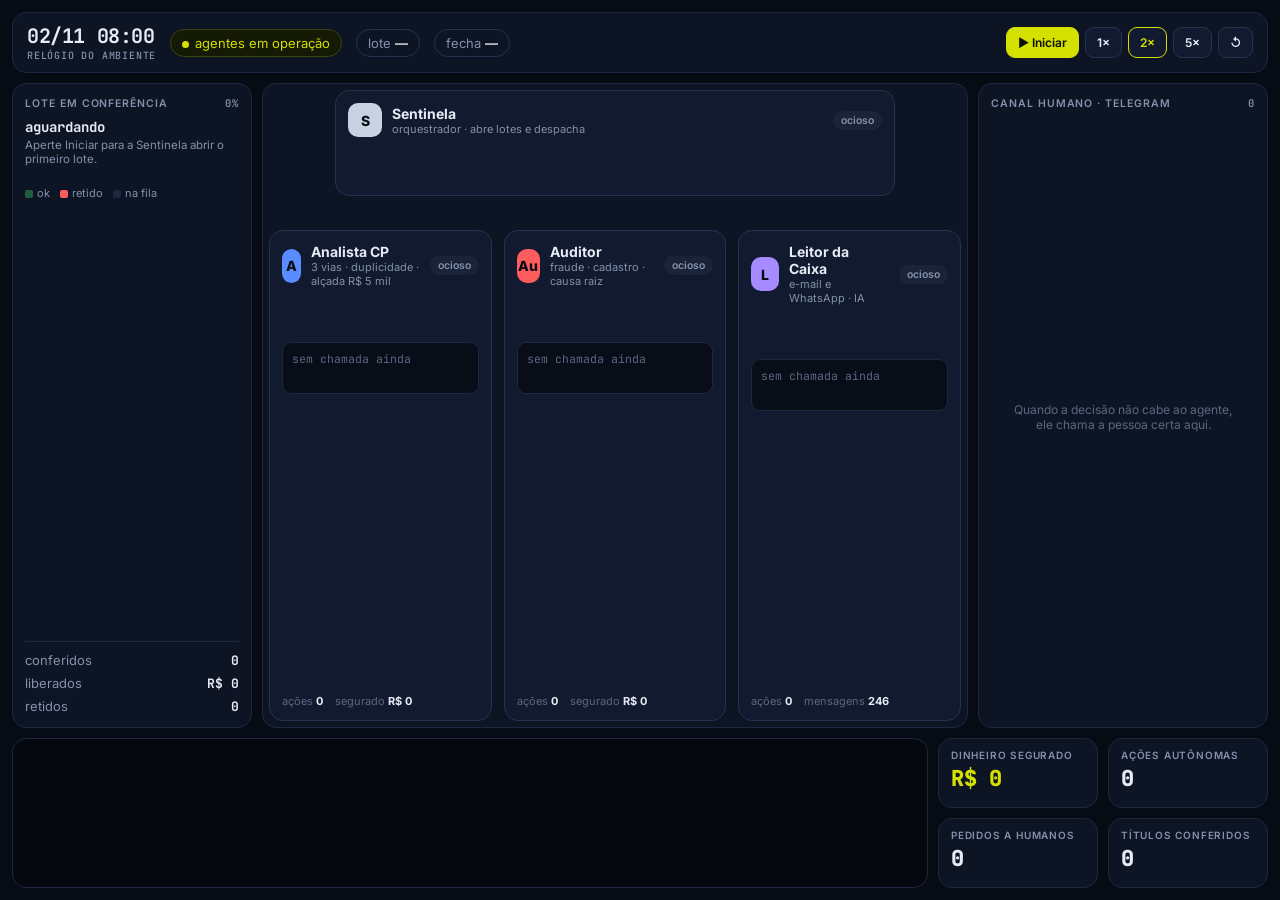
==== guardiao/sala.html @ 49675c68 "Guardião do Lote: agentes de contas a pagar" ====
<!doctype html>
<html lang="pt-br">
<head>
<meta charset="utf-8">
<link rel="preconnect" href="https://fonts.googleapis.com">
<link href="https://fonts.googleapis.com/css2?family=Inter:wght@400;500;600;700;800&family=JetBrains+Mono:wght@400;500;600&display=swap" rel="stylesheet">
<style>
:root{
  --bg:#070b14; --panel:#0d1424; --panel2:#111a2e; --line:#1d2840; --line2:#26334f;
  --txt:#e6ebf5; --mut:#8391ab; --dim:#5b6782;
  --lime:#d4e000; --red:#ff5d5d; --amber:#ffb547; --blue:#5b8cff; --violet:#a58bff; --green:#39d98a;
  --sent:#c9d2e3;
}
*{box-sizing:border-box;margin:0;padding:0}
html,body{width:100%;background:var(--bg);color:var(--txt);font-family:Inter,system-ui,sans-serif;font-size:13px;overflow:hidden}
.mono{font-family:"JetBrains Mono",ui-monospace,monospace}
.app{height:100vh;width:100%;overflow:hidden;display:grid;grid-template-rows:auto 1fr auto;gap:10px;padding:12px}

/* top bar */
.top{display:flex;align-items:center;gap:14px;background:var(--panel);border:1px solid var(--line);border-radius:14px;padding:10px 14px}
.clock{font-size:20px;font-weight:700;letter-spacing:-.02em;white-space:nowrap}
.clock small{display:block;font-size:10px;color:var(--mut);font-weight:500;letter-spacing:.08em;text-transform:uppercase}
.chip{border:1px solid var(--line2);border-radius:999px;padding:5px 11px;color:var(--mut);white-space:nowrap}
.chip b{color:var(--txt);font-weight:600}
.chip.live{border-color:#3a4510;color:var(--lime);background:#141a05}
.dot{display:inline-block;width:7px;height:7px;border-radius:50%;background:var(--lime);margin-right:6px;box-shadow:0 0 0 0 #d4e00080;animation:pulse 1.6s infinite}
@keyframes pulse{0%{box-shadow:0 0 0 0 #d4e00066}70%{box-shadow:0 0 0 8px #d4e00000}100%{box-shadow:0 0 0 0 #d4e00000}}
.lotes{display:flex;gap:3px;margin-left:auto;flex:1;min-width:80px;justify-content:flex-end}
.lotes i{flex:1;max-width:16px;min-width:5px;height:6px;border-radius:3px;background:var(--line2);transition:.3s}
.lotes i.on{background:var(--lime)} .lotes i.cur{background:var(--txt)}
.ctl{display:flex;gap:6px}
.btn{background:var(--panel2);border:1px solid var(--line2);color:var(--txt);border-radius:9px;padding:7px 11px;font:600 12px Inter;cursor:pointer}
.btn:hover{border-color:var(--mut)} .btn.pri{background:var(--lime);color:#0b0f00;border-color:var(--lime)}
.btn.sel{border-color:var(--lime);color:var(--lime)}

/* main */
.main{display:grid;grid-template-columns:240px minmax(0,1fr) 290px;gap:10px;min-height:0}
.card{background:var(--panel);border:1px solid var(--line);border-radius:14px;padding:12px;min-height:0;display:flex;flex-direction:column}
.h{font-size:10.5px;letter-spacing:.09em;text-transform:uppercase;color:var(--mut);font-weight:600;display:flex;justify-content:space-between;align-items:center;margin-bottom:8px}

/* lote map */
.lote-nome{font-weight:700;font-size:14px}
.lote-meta{color:var(--mut);font-size:11.5px;margin:2px 0 10px}
.grid{display:grid;grid-template-columns:repeat(16,1fr);gap:3px;align-content:start}
.grid span{aspect-ratio:1;border-radius:2px;background:var(--line);transition:background .25s,transform .25s}
.grid span.ok{background:#1f5e40} .grid span.bad{background:var(--red);transform:scale(1.25);box-shadow:0 0 8px #ff5d5d99}
.grid span.scan{background:var(--lime)}
.leg{display:flex;gap:10px;color:var(--mut);font-size:11px;margin-top:10px}
.leg i{display:inline-block;width:8px;height:8px;border-radius:2px;margin-right:4px;vertical-align:-1px}
.stat{margin-top:auto;border-top:1px solid var(--line);padding-top:10px;display:grid;gap:6px}
.stat div{display:flex;justify-content:space-between;color:var(--mut);white-space:nowrap;gap:8px} .stat b{color:var(--txt)}

/* agents */
.room{position:relative;display:grid;grid-template-rows:auto 1fr;gap:34px;padding:6px}
svg.wires{position:absolute;inset:0;width:100%;height:100%;pointer-events:none;z-index:0}
.wire{stroke:var(--line2);stroke-width:1.5;fill:none}
.wire.go{stroke:var(--lime);stroke-width:2;stroke-dasharray:6 6;animation:dash .6s linear infinite}
@keyframes dash{to{stroke-dashoffset:-12}}
.agents{display:grid;grid-template-columns:repeat(3,1fr);gap:12px;z-index:1}
.agent{position:relative;z-index:1;background:var(--panel2);border:1px solid var(--line2);border-radius:14px;padding:12px;display:flex;flex-direction:column;gap:8px;min-height:212px;transition:border-color .25s,box-shadow .25s}
.agent.sent{width:min(560px,100%);margin:0 auto;min-height:0}
.agent.on{border-color:var(--c);box-shadow:0 0 0 1px var(--c),0 10px 40px -12px var(--c)}
.ahead{display:flex;align-items:center;gap:10px}
.av{width:34px;height:34px;border-radius:10px;display:grid;place-items:center;font-weight:800;color:#0a0d14;background:var(--c);font-size:14px}
.an{font-weight:700;font-size:14px} .ar{color:var(--mut);font-size:11px}
.st{margin-left:auto;font-size:10.5px;font-weight:600;border-radius:999px;padding:3px 8px;background:#1a2338;color:var(--mut)}
.agent.on .st{background:var(--c);color:#0a0d14}
.think{color:#c3cbe0;line-height:1.45;min-height:38px;font-size:12.5px}
.think .cur{display:inline-block;width:6px;height:13px;background:var(--c);vertical-align:-2px;margin-left:2px;animation:blink 1s steps(1) infinite}
@keyframes blink{50%{opacity:0}}
.call{font-size:11.5px;background:#080d18;border:1px solid var(--line);border-radius:9px;padding:8px 9px;color:var(--mut);min-height:52px;word-break:break-word}
.call .fn{color:var(--c);font-weight:600} .call .arg{color:var(--txt)}
.call .tag{float:right;font-family:Inter;font-size:10px;font-weight:700;padding:2px 6px;border-radius:5px}
.tag.auto{background:#13301f;color:var(--green)} .tag.aprovacao{background:#33270b;color:var(--amber)} .tag.humano{background:#33270b;color:var(--amber)}
.ameta{display:flex;gap:12px;color:var(--dim);font-size:11px;margin-top:auto}
.ameta b{color:var(--txt)}
.case{border-left:3px solid var(--red);background:#1a0f14;border-radius:8px;padding:8px 10px;font-size:12px;display:none}
.case.show{display:block;animation:in .35s}
.case .ct{font-weight:700;color:#ffd0d0} .case .cv{color:var(--mut);margin-top:2px}
@keyframes in{from{opacity:0;transform:translateY(4px)}to{opacity:1;transform:none}}

/* human channel */
.phone{flex:1;overflow:hidden;display:flex;flex-direction:column;gap:8px;justify-content:flex-end}
.bub{overflow-wrap:anywhere;background:var(--panel2);border:1px solid var(--line2);border-radius:12px 12px 12px 4px;padding:9px 10px;font-size:12px;animation:in .35s}
.bub .who{font-size:10.5px;color:var(--amber);font-weight:700;margin-bottom:3px}
.bub .what{color:var(--txt);font-weight:600;margin-bottom:3px}
.bub .why{color:var(--mut);font-size:11.5px}
.bub .bt{display:flex;gap:6px;margin-top:7px}
.bub .bt span{flex:1;text-align:center;border:1px solid var(--line2);border-radius:7px;padding:4px;font-weight:600;font-size:11px}
.bub .bt span:first-child{color:var(--green)} .bub .bt span:last-child{color:var(--red)}
.empty{color:var(--dim);text-align:center;margin:auto 0;font-size:12px}

/* bottom */
.bottom{display:grid;grid-template-columns:minmax(0,1fr) auto;gap:10px}
.term{background:#05080f;border:1px solid var(--line);border-radius:14px;padding:10px 12px;height:150px;overflow:hidden;font-size:11.5px;line-height:1.6;display:flex;flex-direction:column;justify-content:flex-end}
.term div{white-space:nowrap;overflow:hidden;text-overflow:ellipsis;color:var(--mut);animation:in .25s}
.term .ts{color:var(--dim)} .term .who{font-weight:600} .term .f{color:var(--txt)}
.kpis{display:grid;grid-template-columns:repeat(2,160px);gap:10px}
.kpi{background:var(--panel);border:1px solid var(--line);border-radius:14px;padding:10px 12px}
.kpi .l{font-size:10px;color:var(--mut);letter-spacing:.08em;text-transform:uppercase;font-weight:600}
.kpi .v{font-size:22px;font-weight:800;letter-spacing:-.02em;margin-top:3px;font-variant-numeric:tabular-nums}
.kpi.big .v{color:var(--lime)}
.done{position:absolute;inset:0;display:none;place-items:center;background:#070b14e6;z-index:5;border-radius:14px}
.done.show{display:grid;animation:in .4s}
.done .box{text-align:center} .done h2{font-size:30px;letter-spacing:-.03em} .done p{color:var(--mut);margin-top:6px}
.done .vs{display:flex;gap:28px;justify-content:center;margin-top:18px}
.done .vs div b{display:block;font-size:26px} .done .vs .r b{color:var(--red)} .done .vs .g b{color:var(--lime)}
</style>
</head>
<body>
<div class="app">
  <div class="top">
    <div class="clock mono" id="clock">02/11 08:00<small>relógio do ambiente</small></div>
    <span class="chip live"><span class="dot"></span>agentes em operação</span>
    <span class="chip">lote <b id="tLote">—</b></span>
    <span class="chip">fecha <b id="tFecha">—</b></span>
    <div class="lotes" id="lotes"></div>
    <div class="ctl">
      <button class="btn pri" id="play">▶ Iniciar</button>
      <button class="btn" data-s="1">1×</button><button class="btn sel" data-s="2">2×</button><button class="btn" data-s="5">5×</button>
      <button class="btn" id="reset">↺</button>
    </div>
  </div>

  <div class="main">
    <div class="card">
      <div class="h">Lote em conferência <span id="pct" class="mono">0%</span></div>
      <div class="lote-nome mono" id="lNome">aguardando</div>
      <div class="lote-meta" id="lMeta">Aperte Iniciar para a Sentinela abrir o primeiro lote.</div>
      <div class="grid" id="grid"></div>
      <div class="leg"><span><i style="background:#1f5e40"></i>ok</span><span><i style="background:var(--red)"></i>retido</span><span><i style="background:var(--line)"></i>na fila</span></div>
      <div class="stat">
        <div>conferidos <b class="mono" id="sConf">0</b></div>
        <div>liberados <b class="mono" id="sOk">R$ 0</b></div>
        <div>retidos <b class="mono" id="sRet">0</b></div>
      </div>
    </div>

    <div class="card room" id="room">
      <svg class="wires" id="wires"></svg>
      <div class="agent sent" id="ag-Sentinela" style="--c:var(--sent)">
        <div class="ahead"><div class="av">S</div><div><div class="an">Sentinela</div><div class="ar">orquestrador · abre lotes e despacha</div></div><span class="st">ocioso</span></div>
        <div class="think"></div>
      </div>
      <div class="agents">
        <div class="agent" id="ag-Analista" style="--c:var(--blue)">
          <div class="ahead"><div class="av">A</div><div><div class="an">Analista CP</div><div class="ar">3 vias · duplicidade · alçada R$ 5 mil</div></div><span class="st">ocioso</span></div>
          <div class="think"></div>
          <div class="case"></div>
          <div class="call mono"><span style="color:var(--dim)">sem chamada ainda</span></div>
          <div class="ameta"><span>ações <b class="n">0</b></span><span>segurado <b class="r">R$ 0</b></span></div>
        </div>
        <div class="agent" id="ag-Auditor" style="--c:var(--red)">
          <div class="ahead"><div class="av">Au</div><div><div class="an">Auditor</div><div class="ar">fraude · cadastro · causa raiz</div></div><span class="st">ocioso</span></div>
          <div class="think"></div>
          <div class="case"></div>
          <div class="call mono"><span style="color:var(--dim)">sem chamada ainda</span></div>
          <div class="ameta"><span>ações <b class="n">0</b></span><span>segurado <b class="r">R$ 0</b></span></div>
        </div>
        <div class="agent" id="ag-Leitor" style="--c:var(--violet)">
          <div class="ahead"><div class="av">L</div><div><div class="an">Leitor da Caixa</div><div class="ar">e-mail e WhatsApp · IA</div></div><span class="st">ocioso</span></div>
          <div class="think"></div>
          <div class="case"></div>
          <div class="call mono"><span style="color:var(--dim)">sem chamada ainda</span></div>
          <div class="ameta"><span>ações <b class="n">0</b></span><span>mensagens <b>246</b></span></div>
        </div>
      </div>
      <div class="done" id="done"><div class="box">
        <h2>Lotes de 03 a 13/11 conferidos</h2>
        <p id="dTxt"></p>
        <div class="vs"><div class="r"><span>sem o agente</span><b id="dSem"></b></div><div class="g"><span>com o Guardião</span><b id="dCom"></b></div></div>
      </div></div>
    </div>

    <div class="card">
      <div class="h">Canal humano · Telegram <span id="hN" class="mono">0</span></div>
      <div class="phone" id="phone"><div class="empty">Quando a decisão não cabe ao agente,<br>ele chama a pessoa certa aqui.</div></div>
    </div>
  </div>

  <div class="bottom">
    <div class="term mono" id="term"></div>
    <div class="kpis">
      <div class="kpi big"><div class="l">Dinheiro segurado</div><div class="v mono" id="kR">R$ 0</div></div>
      <div class="kpi"><div class="l">Ações autônomas</div><div class="v mono" id="kA">0</div></div>
      <div class="kpi"><div class="l">Pedidos a humanos</div><div class="v mono" id="kH">0</div></div>
      <div class="kpi"><div class="l">Títulos conferidos</div><div class="v mono" id="kT">0</div></div>
    </div>
  </div>
</div>

<script>
const D = __DATA__;
const E = D.eventos;
const COR = {Sentinela:'#c9d2e3', Analista:'#5b8cff', Auditor:'#ff5d5d', Leitor:'#a58bff', Humano:'#ffb547'};
const brl = v => 'R$ ' + Math.round(v).toLocaleString('pt-BR');
const $ = id => document.getElementById(id);
let i=0, speed=2, playing=false, timer=null;
let S = {R:0, A:0, H:0, T:0, conf:0, ok:0, ret:0, lotesFeitos:0, contados:new Set(), agN:{}, agR:{}};

// lote dots
const nL = E.filter(e=>e.t==='lote_abre').length;
$('lotes').innerHTML = Array.from({length:nL},()=>'<i></i>').join('');

function wires(active){
  const room=$('room').getBoundingClientRect(); const s=$('ag-Sentinela').getBoundingClientRect();
  const x0=s.left+s.width/2-room.left, y0=s.bottom-room.top;
  let h='';
  ['Analista','Auditor','Leitor'].forEach(n=>{
    const r=$('ag-'+n).getBoundingClientRect(); const x1=r.left+r.width/2-room.left, y1=r.top-room.top;
    const on = active && active.includes(n);
    h+=`<path class="wire ${on?'go':''}" d="M${x0},${y0} C${x0},${(y0+y1)/2} ${x1},${(y0+y1)/2} ${x1},${y1}"/>`;
  });
  if(active && active.includes('Analista') && active.includes('Auditor')){
    const a=$('ag-Analista').getBoundingClientRect(), b=$('ag-Auditor').getBoundingClientRect(); const y=a.top+a.height*0.5-room.top;
    h+=`<path class="wire go" d="M${a.right-room.left},${y} L${b.left-room.left},${y}"/>`;
  }
  $('wires').innerHTML=h;
}
window.addEventListener('resize',()=>wires());

function setOn(name, status){
  document.querySelectorAll('.agent').forEach(a=>{a.classList.remove('on'); a.querySelector('.st').textContent=a.dataset.st||'ocioso';});
  const a=$('ag-'+name); if(!a) return; a.classList.add('on'); a.querySelector('.st').textContent=status;
}
function type(el, txt, ms){
  el.innerHTML=''; const n=txt.length; let k=0; const step=Math.max(1,Math.ceil(n/(ms/18)));
  const t=setInterval(()=>{k+=step; el.innerHTML=escape(txt.slice(0,k))+'<span class="cur"></span>'; if(k>=n){clearInterval(t);} },18);
}
function escape(s){return String(s).replace(/[&<>]/g,c=>({'&':'&amp;','<':'&lt;','>':'&gt;'}[c]))}
function log(who, fn, txt){
  const d=document.createElement('div');
  d.innerHTML=`<span class="ts">${$('clock').firstChild.textContent}</span>  <span class="who" style="color:${COR[who]||'#fff'}">${who.padEnd(9,' ')}</span> <span class="f">${escape(fn)}</span>  ${escape(txt)}`;
  $('term').appendChild(d); while($('term').children.length>9) $('term').firstChild.remove();
}
function kpis(){ $('kR').textContent=brl(S.R); $('kA').textContent=S.A; $('kH').textContent=S.H; $('kT').textContent=S.T;
  $('sConf').textContent=S.conf; $('sOk').textContent=brl(S.ok); $('sRet').textContent=S.ret; }
let clk = new Date(2026,10,2,8,0);
function tick(min){ clk=new Date(clk.getTime()+min*60000);
  const p=n=>String(n).padStart(2,'0'); $('clock').firstChild.textContent=`${p(clk.getDate())}/${p(clk.getMonth()+1)} ${p(clk.getHours())}:${p(clk.getMinutes())}`;}

let loteAtual=null;
function run(e){
  const dur = {lote_abre:900, pensa:1500, confere:1800, achado:1900, tool:850, humano:1100, handoff:600, lote_fecha:900}[e.t]||700;
  const fast = e.rapido ? 0.35 : 1;
  if(e.t==='lote_abre'){
    loteAtual=e; $('tLote').textContent=e.lote; $('tFecha').textContent=e.fechamento+' · '+e.banco.replace('Banco ','');
    $('lNome').textContent=e.lote; $('lMeta').textContent=`${e.banco} · fecha ${e.fechamento} · ${e.n} títulos · ${brl(e.valor)}`;
    $('grid').innerHTML=e.titulos.map(t=>`<span title="${t}${e.flag[t]?' — '+e.flag[t]:''}" data-t="${t}"></span>`).join('');
    $('pct').textContent='0%';
    const dots=$('lotes').children; for(let k=0;k<dots.length;k++){dots[k].className = k<S.lotesFeitos?'on':(k===S.lotesFeitos?'cur':'');}
    setOn('Sentinela','abrindo lote'); wires(); tick(3);
    log('Sentinela','listar_agenda_remessa',`${e.lote} · ${e.n} títulos · ${brl(e.valor)}`);
  }
  else if(e.t==='pensa'){
    setOn(e.agente, 'raciocinando'); type($('ag-'+e.agente).querySelector('.think'), e.texto, dur*0.8/speed);
    if(e.agente!=='Sentinela') wires([e.agente]); tick(1);
  }
  else if(e.t==='confere'){
    setOn('Analista','conferindo'); wires(['Analista','Auditor']);
    type($('ag-Analista').querySelector('.think'), e.texto, dur*0.5/speed);
    const cells=[...$('grid').children]; const tot=cells.length; let k=0;
    const step=Math.max(1,Math.ceil(tot/((dur/speed)/30)));
    const t=setInterval(()=>{ for(let j=0;j<step&&k<tot;j++,k++){ const c=cells[k]; const f=loteAtual.flag[c.dataset.t]; c.className = f?'scan':'ok'; }
      $('pct').textContent=Math.round(100*k/tot)+'%'; if(k>=tot) clearInterval(t); },30);
    S.conf+=e.n; S.T+=e.n; tick(6);
  }
  else if(e.t==='achado'){
    const a=$('ag-'+e.agente); setOn(e.agente,'achou problema'); wires([e.agente]);
    type(a.querySelector('.think'), e.texto, dur*0.7/speed);
    const cs=a.querySelector('.case'); cs.innerHTML=`<div class="ct">${escape(e.caso.tipo)} · ${escape(e.caso.titulo)}</div><div class="cv">${escape(e.caso.fornecedor)} · ${brl(e.caso.valor)}${e.caso.perda?` · <b style="color:#ff9b9b">${brl(e.caso.perda)} em risco</b>`:''}</div>`;
    cs.classList.remove('show'); void cs.offsetWidth; cs.classList.add('show');
    const cell=$('grid').querySelector(`[data-t="${e.caso.titulo}"]`); if(cell) cell.className='bad';
    if(!S.contados.has(e.caso.id)){ S.contados.add(e.caso.id); S.R+=e.caso.perda; S.ret++; S.agR[e.agente]=(S.agR[e.agente]||0)+e.caso.perda;
      a.querySelector('.r') && (a.querySelector('.r').textContent=brl(S.agR[e.agente])); }
    log(e.agente,'achado',e.texto); tick(2);
  }
  else if(e.t==='tool'){
    const a=$('ag-'+e.agente); if(!a) return dur;
    setOn(e.agente, e.modo==='auto'?'executando':'pedindo aprovação'); wires([e.agente]);
    a.querySelector('.call').innerHTML=`<span class="tag ${e.modo}">${e.modo==='auto'?'AGIU SOZINHO':'CHAMOU HUMANO'}</span><span class="fn">${escape(e.ferramenta)}</span>(<span class="arg">${escape(e.alvo)}</span>)<br>${escape(e.detalhe)}`;
    if(e.modo==='auto'){S.A++; S.agN[e.agente]=(S.agN[e.agente]||0)+1; a.querySelector('.n').textContent=S.agN[e.agente];}
    if(e.caso){ const cs=a.querySelector('.case'); if(cs){ cs.innerHTML=`<div class="ct">${escape(e.caso.tipo)} · ${escape(e.caso.titulo)}</div><div class="cv">${escape(e.caso.fornecedor)} · ${brl(e.caso.valor)}${e.caso.perda?` · <b style="color:#ff9b9b">${brl(e.caso.perda)} em risco</b>`:''}</div>`; cs.classList.add('show'); } }
    if(e.caso && !S.contados.has(e.caso.id)){ S.contados.add(e.caso.id); S.R+=e.caso.perda; S.ret++; S.agR[e.agente]=(S.agR[e.agente]||0)+e.caso.perda;
      a.querySelector('.r') && (a.querySelector('.r').textContent=brl(S.agR[e.agente]));
      const cell=$('grid').querySelector(`[data-t="${e.caso.titulo}"]`); if(cell) cell.className='bad'; }
    log(e.agente, e.ferramenta, `${e.alvo} — ${e.detalhe}`); tick(1);
  }
  else if(e.t==='humano'){
    S.H++; $('hN').textContent=S.H;
    const ph=$('phone'); const em=ph.querySelector('.empty'); if(em) em.remove();
    const b=document.createElement('div'); b.className='bub';
    const ap = e.ferramenta==='solicitar_aprovacao';
    b.innerHTML=`<div class="who">${ap?'🖐️ Aprovação':'🔔 Acionamento'} → ${escape(e.para)}</div>
      <div class="what">${escape(e.caso.resumo)}</div>
      <div class="why">${escape(e.caso.titulo)} · ${brl(e.caso.valor)} · ${escape(e.texto)}</div>
      ${ap?'<div class="bt"><span>✅ Aprovar</span><span>❌ Recusar</span></div>':''}`;
    ph.appendChild(b); while(ph.children.length>4) ph.firstChild.remove();
    $('ag-'+e.agente) && setOn(e.agente,'aguardando humano');
    log('Humano', e.ferramenta, `${e.para}: ${e.caso.resumo}`);
  }
  else if(e.t==='handoff'){ setOn(e.para,'recebeu caso'); wires([e.de,e.para]); log(e.de,'→ '+e.para, e.texto); }
  else if(e.t==='lote_fecha'){
    S.ok+=e.ok_valor; S.lotesFeitos++; setOn('Sentinela','liberando lote'); wires();
    type($('ag-Sentinela').querySelector('.think'), `${e.lote} conferido: ${e.ok} títulos seguem para o banco (${brl(e.ok_valor)}), ${e.retidos} retidos${e.perda?` — ${brl(e.perda)} que sairiam indevidamente`:''}.`, dur*0.6/speed);
    log('Sentinela','liberar_lote',`${e.lote}: ${e.ok} ok · ${e.retidos} retidos`);
    const dots=$('lotes').children; if(dots[S.lotesFeitos-1]) dots[S.lotesFeitos-1].className='on';
  }
  kpis();
  return dur*fast;
}
function next(){
  if(!playing) return;
  if(i>=E.length){ finish(); return; }
  const d=run(E[i++]); timer=setTimeout(next, d/speed);
}
function finish(){
  playing=false; $('play').textContent='▶ Iniciar'; setOn('Sentinela','concluído'); wires();
  const p=D.placar; $('dSem').textContent='−'+brl(p.perda_sem_agente); $('dCom').textContent='−'+brl(p.custo_agente);
  $('dTxt').textContent=`${p.titulos_conferidos} títulos · ${p.casos} casos · ${p.acoes_executadas} ações sozinho · ${p.aprovacoes_pedidas+p.acionamentos} chamadas a humanos`;
  $('done').classList.add('show'); S.A=p.acoes_executadas; kpis();
}
$('play').onclick=()=>{ if(i>=E.length) reset(); playing=!playing; $('play').textContent=playing?'❚❚ Pausar':'▶ Continuar'; if(playing) next(); else clearTimeout(timer); };
document.querySelectorAll('[data-s]').forEach(b=>b.onclick=()=>{speed=+b.dataset.s; document.querySelectorAll('[data-s]').forEach(x=>x.classList.toggle('sel',x===b));});
function reset(){ clearTimeout(timer); playing=false; i=0; S={R:0,A:0,H:0,T:0,conf:0,ok:0,ret:0,lotesFeitos:0,contados:new Set(),agN:{},agR:{}};
  clk=new Date(2026,10,2,8,0); tick(0); $('term').innerHTML=''; $('phone').innerHTML='<div class="empty">Quando a decisão não cabe ao agente,<br>ele chama a pessoa certa aqui.</div>';
  $('grid').innerHTML=''; $('done').classList.remove('show'); $('hN').textContent='0'; $('play').textContent='▶ Iniciar';
  document.querySelectorAll('.agent').forEach(a=>{a.querySelector('.think').innerHTML=''; const c=a.querySelector('.call'); if(c) c.innerHTML='<span style="color:var(--dim)">sem chamada ainda</span>'; const n=a.querySelector('.n'); if(n) n.textContent='0'; const r=a.querySelector('.r'); if(r) r.textContent='R$ 0'; const cs=a.querySelector('.case'); if(cs) cs.classList.remove('show');});
  [...$('lotes').children].forEach(d=>d.className=''); kpis(); setOn('none'); wires(); }
$('reset').onclick=reset;
setTimeout(()=>wires(),300);
if (D.autoplay) { setTimeout(()=>$('play').click(), 600); }
</script>
</body>
</html>
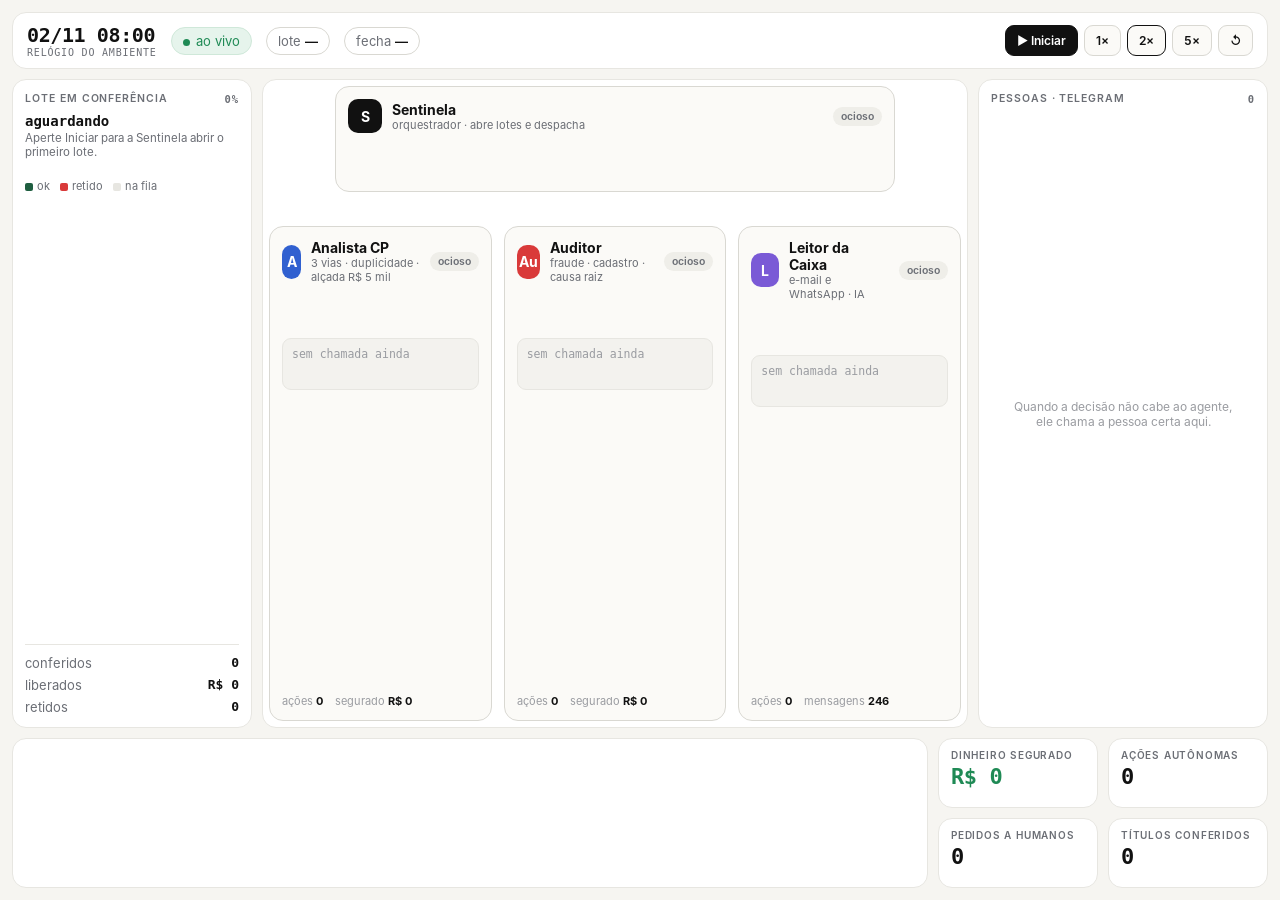
==== commit e9c3a613: "App novo, validação, trava anti-alucinação e cards no Telegram" ====
--- a/guardiao/sala.html
+++ b/guardiao/sala.html
@@ -2,14 +2,17 @@
 <html lang="pt-br">
 <head>
 <meta charset="utf-8">
-<link rel="preconnect" href="https://fonts.googleapis.com">
-<link href="https://fonts.googleapis.com/css2?family=Inter:wght@400;500;600;700;800&family=JetBrains+Mono:wght@400;500;600&display=swap" rel="stylesheet">
+
 <style>
+@font-face{font-family:Inter;src:url(/assets/fonts/Inter-Regular.otf);font-weight:400}
+@font-face{font-family:Inter;src:url(/assets/fonts/Inter-Medium.otf);font-weight:500}
+@font-face{font-family:Inter;src:url(/assets/fonts/Inter-SemiBold.otf);font-weight:600}
+@font-face{font-family:Inter;src:url(/assets/fonts/Inter-Bold.otf);font-weight:700}
 :root{
-  --bg:#070b14; --panel:#0d1424; --panel2:#111a2e; --line:#1d2840; --line2:#26334f;
-  --txt:#e6ebf5; --mut:#8391ab; --dim:#5b6782;
-  --lime:#d4e000; --red:#ff5d5d; --amber:#ffb547; --blue:#5b8cff; --violet:#a58bff; --green:#39d98a;
-  --sent:#c9d2e3;
+  --bg:#f6f5f1; --panel:#ffffff; --panel2:#fbfaf7; --line:#e7e6e1; --line2:#d9d8d2;
+  --txt:#111111; --mut:#6b6e75; --dim:#9a9ca1;
+  --lime:#111111; --red:#d93a3a; --amber:#b07a00; --blue:#3060d0; --violet:#7a5ad6; --green:#1f8a55;
+  --sent:#111111;
 }
 *{box-sizing:border-box;margin:0;padding:0}
 html,body{width:100%;background:var(--bg);color:var(--txt);font-family:Inter,system-ui,sans-serif;font-size:13px;overflow:hidden}
@@ -22,15 +25,15 @@
 .clock small{display:block;font-size:10px;color:var(--mut);font-weight:500;letter-spacing:.08em;text-transform:uppercase}
 .chip{border:1px solid var(--line2);border-radius:999px;padding:5px 11px;color:var(--mut);white-space:nowrap}
 .chip b{color:var(--txt);font-weight:600}
-.chip.live{border-color:#3a4510;color:var(--lime);background:#141a05}
-.dot{display:inline-block;width:7px;height:7px;border-radius:50%;background:var(--lime);margin-right:6px;box-shadow:0 0 0 0 #d4e00080;animation:pulse 1.6s infinite}
+.chip.live{border-color:#cfe8d9;color:var(--green);background:#e6f4ec}
+.dot{display:inline-block;width:7px;height:7px;border-radius:50%;background:var(--green);margin-right:6px;box-shadow:0 0 0 0 #d4e00080;animation:pulse 1.6s infinite}
 @keyframes pulse{0%{box-shadow:0 0 0 0 #d4e00066}70%{box-shadow:0 0 0 8px #d4e00000}100%{box-shadow:0 0 0 0 #d4e00000}}
 .lotes{display:flex;gap:3px;margin-left:auto;flex:1;min-width:80px;justify-content:flex-end}
 .lotes i{flex:1;max-width:16px;min-width:5px;height:6px;border-radius:3px;background:var(--line2);transition:.3s}
 .lotes i.on{background:var(--lime)} .lotes i.cur{background:var(--txt)}
 .ctl{display:flex;gap:6px}
 .btn{background:var(--panel2);border:1px solid var(--line2);color:var(--txt);border-radius:9px;padding:7px 11px;font:600 12px Inter;cursor:pointer}
-.btn:hover{border-color:var(--mut)} .btn.pri{background:var(--lime);color:#0b0f00;border-color:var(--lime)}
+.btn:hover{border-color:var(--mut)} .btn.pri{background:#111;color:#fff;border-color:#111}
 .btn.sel{border-color:var(--lime);color:var(--lime)}
 
 /* main */
@@ -43,7 +46,7 @@
 .lote-meta{color:var(--mut);font-size:11.5px;margin:2px 0 10px}
 .grid{display:grid;grid-template-columns:repeat(16,1fr);gap:3px;align-content:start}
 .grid span{aspect-ratio:1;border-radius:2px;background:var(--line);transition:background .25s,transform .25s}
-.grid span.ok{background:#1f5e40} .grid span.bad{background:var(--red);transform:scale(1.25);box-shadow:0 0 8px #ff5d5d99}
+.grid span.ok{background:#bfe0cc} .grid span.bad{background:var(--red);transform:scale(1.25)}
 .grid span.scan{background:var(--lime)}
 .leg{display:flex;gap:10px;color:var(--mut);font-size:11px;margin-top:10px}
 .leg i{display:inline-block;width:8px;height:8px;border-radius:2px;margin-right:4px;vertical-align:-1px}
@@ -54,29 +57,29 @@
 .room{position:relative;display:grid;grid-template-rows:auto 1fr;gap:34px;padding:6px}
 svg.wires{position:absolute;inset:0;width:100%;height:100%;pointer-events:none;z-index:0}
 .wire{stroke:var(--line2);stroke-width:1.5;fill:none}
-.wire.go{stroke:var(--lime);stroke-width:2;stroke-dasharray:6 6;animation:dash .6s linear infinite}
+.wire.go{stroke:#111;stroke-width:2;stroke-dasharray:6 6;animation:dash .6s linear infinite}
 @keyframes dash{to{stroke-dashoffset:-12}}
 .agents{display:grid;grid-template-columns:repeat(3,1fr);gap:12px;z-index:1}
 .agent{position:relative;z-index:1;background:var(--panel2);border:1px solid var(--line2);border-radius:14px;padding:12px;display:flex;flex-direction:column;gap:8px;min-height:212px;transition:border-color .25s,box-shadow .25s}
 .agent.sent{width:min(560px,100%);margin:0 auto;min-height:0}
-.agent.on{border-color:var(--c);box-shadow:0 0 0 1px var(--c),0 10px 40px -12px var(--c)}
+.agent.on{border-color:var(--c);box-shadow:0 0 0 1px var(--c),0 12px 30px -18px rgba(17,17,17,.35)}
 .ahead{display:flex;align-items:center;gap:10px}
-.av{width:34px;height:34px;border-radius:10px;display:grid;place-items:center;font-weight:800;color:#0a0d14;background:var(--c);font-size:14px}
+.av{width:34px;height:34px;border-radius:10px;display:grid;place-items:center;font-weight:700;color:#fff;background:var(--c);font-size:14px}
 .an{font-weight:700;font-size:14px} .ar{color:var(--mut);font-size:11px}
-.st{margin-left:auto;font-size:10.5px;font-weight:600;border-radius:999px;padding:3px 8px;background:#1a2338;color:var(--mut)}
-.agent.on .st{background:var(--c);color:#0a0d14}
-.think{color:#c3cbe0;line-height:1.45;min-height:38px;font-size:12.5px}
+.st{margin-left:auto;font-size:10.5px;font-weight:600;border-radius:999px;padding:3px 8px;background:#efeee9;color:var(--mut)}
+.agent.on .st{background:var(--c);color:#fff}
+.think{color:#2b2d31;line-height:1.45;min-height:38px;font-size:12.5px}
 .think .cur{display:inline-block;width:6px;height:13px;background:var(--c);vertical-align:-2px;margin-left:2px;animation:blink 1s steps(1) infinite}
 @keyframes blink{50%{opacity:0}}
-.call{font-size:11.5px;background:#080d18;border:1px solid var(--line);border-radius:9px;padding:8px 9px;color:var(--mut);min-height:52px;word-break:break-word}
+.call{font-size:11.5px;background:#f3f2ee;border:1px solid var(--line);border-radius:9px;padding:8px 9px;color:var(--mut);min-height:52px;word-break:break-word}
 .call .fn{color:var(--c);font-weight:600} .call .arg{color:var(--txt)}
 .call .tag{float:right;font-family:Inter;font-size:10px;font-weight:700;padding:2px 6px;border-radius:5px}
-.tag.auto{background:#13301f;color:var(--green)} .tag.aprovacao{background:#33270b;color:var(--amber)} .tag.humano{background:#33270b;color:var(--amber)}
+.tag.auto{background:#e6f4ec;color:var(--green)} .tag.aprovacao{background:#faf2dc;color:var(--amber)} .tag.humano{background:#faf2dc;color:var(--amber)}
 .ameta{display:flex;gap:12px;color:var(--dim);font-size:11px;margin-top:auto}
 .ameta b{color:var(--txt)}
-.case{border-left:3px solid var(--red);background:#1a0f14;border-radius:8px;padding:8px 10px;font-size:12px;display:none}
+.case{border-left:3px solid var(--red);background:#fbeceb;border-radius:8px;padding:8px 10px;font-size:12px;display:none}
 .case.show{display:block;animation:in .35s}
-.case .ct{font-weight:700;color:#ffd0d0} .case .cv{color:var(--mut);margin-top:2px}
+.case .ct{font-weight:700;color:#a12b2b} .case .cv{color:var(--mut);margin-top:2px}
 @keyframes in{from{opacity:0;transform:translateY(4px)}to{opacity:1;transform:none}}
 
 /* human channel */
@@ -92,26 +95,26 @@
 
 /* bottom */
 .bottom{display:grid;grid-template-columns:minmax(0,1fr) auto;gap:10px}
-.term{background:#05080f;border:1px solid var(--line);border-radius:14px;padding:10px 12px;height:150px;overflow:hidden;font-size:11.5px;line-height:1.6;display:flex;flex-direction:column;justify-content:flex-end}
+.term{background:#ffffff;border:1px solid var(--line);border-radius:14px;padding:10px 12px;height:150px;overflow:hidden;font-size:11.5px;line-height:1.6;display:flex;flex-direction:column;justify-content:flex-end}
 .term div{white-space:nowrap;overflow:hidden;text-overflow:ellipsis;color:var(--mut);animation:in .25s}
 .term .ts{color:var(--dim)} .term .who{font-weight:600} .term .f{color:var(--txt)}
 .kpis{display:grid;grid-template-columns:repeat(2,160px);gap:10px}
 .kpi{background:var(--panel);border:1px solid var(--line);border-radius:14px;padding:10px 12px}
 .kpi .l{font-size:10px;color:var(--mut);letter-spacing:.08em;text-transform:uppercase;font-weight:600}
 .kpi .v{font-size:22px;font-weight:800;letter-spacing:-.02em;margin-top:3px;font-variant-numeric:tabular-nums}
-.kpi.big .v{color:var(--lime)}
-.done{position:absolute;inset:0;display:none;place-items:center;background:#070b14e6;z-index:5;border-radius:14px}
+.kpi.big .v{color:var(--green)}
+.done{position:absolute;inset:0;display:none;place-items:center;background:rgba(246,245,241,.94);z-index:5;border-radius:14px}
 .done.show{display:grid;animation:in .4s}
 .done .box{text-align:center} .done h2{font-size:30px;letter-spacing:-.03em} .done p{color:var(--mut);margin-top:6px}
 .done .vs{display:flex;gap:28px;justify-content:center;margin-top:18px}
-.done .vs div b{display:block;font-size:26px} .done .vs .r b{color:var(--red)} .done .vs .g b{color:var(--lime)}
+.done .vs div b{display:block;font-size:26px} .done .vs .r b{color:var(--red)} .done .vs .g b{color:var(--green)}
 </style>
 </head>
 <body>
 <div class="app">
   <div class="top">
     <div class="clock mono" id="clock">02/11 08:00<small>relógio do ambiente</small></div>
-    <span class="chip live"><span class="dot"></span>agentes em operação</span>
+    <span class="chip live"><span class="dot"></span>ao vivo</span>
     <span class="chip">lote <b id="tLote">—</b></span>
     <span class="chip">fecha <b id="tFecha">—</b></span>
     <div class="lotes" id="lotes"></div>
@@ -173,7 +176,7 @@
     </div>
 
     <div class="card">
-      <div class="h">Canal humano · Telegram <span id="hN" class="mono">0</span></div>
+      <div class="h">Pessoas · Telegram <span id="hN" class="mono">0</span></div>
       <div class="phone" id="phone"><div class="empty">Quando a decisão não cabe ao agente,<br>ele chama a pessoa certa aqui.</div></div>
     </div>
   </div>
@@ -192,7 +195,7 @@
 <script>
 const D = __DATA__;
 const E = D.eventos;
-const COR = {Sentinela:'#c9d2e3', Analista:'#5b8cff', Auditor:'#ff5d5d', Leitor:'#a58bff', Humano:'#ffb547'};
+const COR = {Sentinela:'#111111', Analista:'#3060d0', Auditor:'#d93a3a', Leitor:'#7a5ad6', Humano:'#b07a00'};
 const brl = v => 'R$ ' + Math.round(v).toLocaleString('pt-BR');
 const $ = id => document.getElementById(id);
 let i=0, speed=2, playing=false, timer=null;
@@ -253,7 +256,7 @@
     log('Sentinela','listar_agenda_remessa',`${e.lote} · ${e.n} títulos · ${brl(e.valor)}`);
   }
   else if(e.t==='pensa'){
-    setOn(e.agente, 'raciocinando'); type($('ag-'+e.agente).querySelector('.think'), e.texto, dur*0.8/speed);
+    setOn(e.agente, 'pensando'); type($('ag-'+e.agente).querySelector('.think'), e.texto, dur*0.8/speed);
     if(e.agente!=='Sentinela') wires([e.agente]); tick(1);
   }
   else if(e.t==='confere'){
@@ -268,7 +271,7 @@
   else if(e.t==='achado'){
     const a=$('ag-'+e.agente); setOn(e.agente,'achou problema'); wires([e.agente]);
     type(a.querySelector('.think'), e.texto, dur*0.7/speed);
-    const cs=a.querySelector('.case'); cs.innerHTML=`<div class="ct">${escape(e.caso.tipo)} · ${escape(e.caso.titulo)}</div><div class="cv">${escape(e.caso.fornecedor)} · ${brl(e.caso.valor)}${e.caso.perda?` · <b style="color:#ff9b9b">${brl(e.caso.perda)} em risco</b>`:''}</div>`;
+    const cs=a.querySelector('.case'); cs.innerHTML=`<div class="ct">${escape(e.caso.tipo)} · ${escape(e.caso.titulo)}</div><div class="cv">${escape(e.caso.fornecedor)} · ${brl(e.caso.valor)}${e.caso.perda?` · <b style="color:#d93a3a">${brl(e.caso.perda)} em risco</b>`:''}</div>`;
     cs.classList.remove('show'); void cs.offsetWidth; cs.classList.add('show');
     const cell=$('grid').querySelector(`[data-t="${e.caso.titulo}"]`); if(cell) cell.className='bad';
     if(!S.contados.has(e.caso.id)){ S.contados.add(e.caso.id); S.R+=e.caso.perda; S.ret++; S.agR[e.agente]=(S.agR[e.agente]||0)+e.caso.perda;
@@ -278,9 +281,9 @@
   else if(e.t==='tool'){
     const a=$('ag-'+e.agente); if(!a) return dur;
     setOn(e.agente, e.modo==='auto'?'executando':'pedindo aprovação'); wires([e.agente]);
-    a.querySelector('.call').innerHTML=`<span class="tag ${e.modo}">${e.modo==='auto'?'AGIU SOZINHO':'CHAMOU HUMANO'}</span><span class="fn">${escape(e.ferramenta)}</span>(<span class="arg">${escape(e.alvo)}</span>)<br>${escape(e.detalhe)}`;
+    a.querySelector('.call').innerHTML=`<span class="tag ${e.modo}">${e.modo==='auto'?'FEZ SOZINHO':'CHAMOU PESSOA'}</span><span class="fn">${escape(e.ferramenta)}</span>(<span class="arg">${escape(e.alvo)}</span>)<br>${escape(e.detalhe)}`;
     if(e.modo==='auto'){S.A++; S.agN[e.agente]=(S.agN[e.agente]||0)+1; a.querySelector('.n').textContent=S.agN[e.agente];}
-    if(e.caso){ const cs=a.querySelector('.case'); if(cs){ cs.innerHTML=`<div class="ct">${escape(e.caso.tipo)} · ${escape(e.caso.titulo)}</div><div class="cv">${escape(e.caso.fornecedor)} · ${brl(e.caso.valor)}${e.caso.perda?` · <b style="color:#ff9b9b">${brl(e.caso.perda)} em risco</b>`:''}</div>`; cs.classList.add('show'); } }
+    if(e.caso){ const cs=a.querySelector('.case'); if(cs){ cs.innerHTML=`<div class="ct">${escape(e.caso.tipo)} · ${escape(e.caso.titulo)}</div><div class="cv">${escape(e.caso.fornecedor)} · ${brl(e.caso.valor)}${e.caso.perda?` · <b style="color:#d93a3a">${brl(e.caso.perda)} em risco</b>`:''}</div>`; cs.classList.add('show'); } }
     if(e.caso && !S.contados.has(e.caso.id)){ S.contados.add(e.caso.id); S.R+=e.caso.perda; S.ret++; S.agR[e.agente]=(S.agR[e.agente]||0)+e.caso.perda;
       a.querySelector('.r') && (a.querySelector('.r').textContent=brl(S.agR[e.agente]));
       const cell=$('grid').querySelector(`[data-t="${e.caso.titulo}"]`); if(cell) cell.className='bad'; }
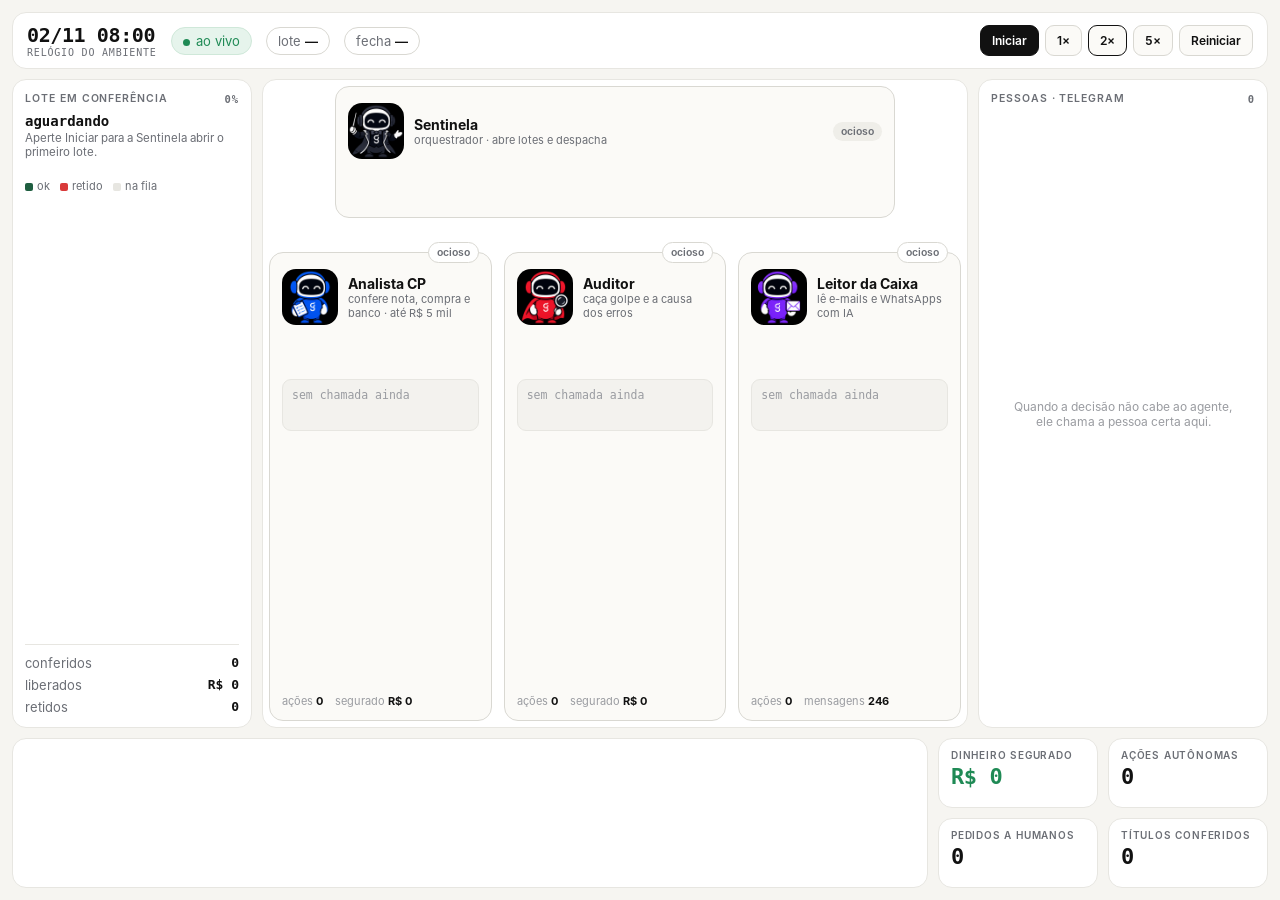
==== commit d0e76a6e: "Urgência, consequências, glossário, resumo diário, auditoria, mapeamento e escala" ====
--- a/guardiao/sala.html
+++ b/guardiao/sala.html
@@ -60,12 +60,16 @@
 .wire.go{stroke:#111;stroke-width:2;stroke-dasharray:6 6;animation:dash .6s linear infinite}
 @keyframes dash{to{stroke-dashoffset:-12}}
 .agents{display:grid;grid-template-columns:repeat(3,1fr);gap:12px;z-index:1}
-.agent{position:relative;z-index:1;background:var(--panel2);border:1px solid var(--line2);border-radius:14px;padding:12px;display:flex;flex-direction:column;gap:8px;min-height:212px;transition:border-color .25s,box-shadow .25s}
+.agent{position:relative;z-index:1;padding-top:16px!important;background:var(--panel2);border:1px solid var(--line2);border-radius:14px;padding:12px;display:flex;flex-direction:column;gap:8px;min-height:212px;transition:border-color .25s,box-shadow .25s}
 .agent.sent{width:min(560px,100%);margin:0 auto;min-height:0}
 .agent.on{border-color:var(--c);box-shadow:0 0 0 1px var(--c),0 12px 30px -18px rgba(17,17,17,.35)}
 .ahead{display:flex;align-items:center;gap:10px}
-.av{width:34px;height:34px;border-radius:10px;display:grid;place-items:center;font-weight:700;color:#fff;background:var(--c);font-size:14px}
+.av{width:56px;height:56px;border-radius:14px;background:#000;flex:none;transition:transform .35s cubic-bezier(.16,1,.3,1)}
+.agent.on .av{transform:translateY(-3px) scale(1.06);box-shadow:0 8px 18px -8px var(--c)}
 .an{font-weight:700;font-size:14px} .ar{color:var(--mut);font-size:11px}
+.agent:not(.sent) .st{position:absolute;top:-11px;right:12px;border:1px solid var(--line2);background:#fff}
+.agent.on:not(.sent) .st{border-color:var(--c)}
+.ahead>div{min-width:0}
 .st{margin-left:auto;font-size:10.5px;font-weight:600;border-radius:999px;padding:3px 8px;background:#efeee9;color:var(--mut)}
 .agent.on .st{background:var(--c);color:#fff}
 .think{color:#2b2d31;line-height:1.45;min-height:38px;font-size:12.5px}
@@ -119,9 +123,9 @@
     <span class="chip">fecha <b id="tFecha">—</b></span>
     <div class="lotes" id="lotes"></div>
     <div class="ctl">
-      <button class="btn pri" id="play">▶ Iniciar</button>
+      <button class="btn pri" id="play">Iniciar</button>
       <button class="btn" data-s="1">1×</button><button class="btn sel" data-s="2">2×</button><button class="btn" data-s="5">5×</button>
-      <button class="btn" id="reset">↺</button>
+      <button class="btn" id="reset">Reiniciar</button>
     </div>
   </div>
 
@@ -142,26 +146,26 @@
     <div class="card room" id="room">
       <svg class="wires" id="wires"></svg>
       <div class="agent sent" id="ag-Sentinela" style="--c:var(--sent)">
-        <div class="ahead"><div class="av">S</div><div><div class="an">Sentinela</div><div class="ar">orquestrador · abre lotes e despacha</div></div><span class="st">ocioso</span></div>
+        <div class="ahead"><img class="av" src="/assets/agentes/sentinela.png" alt=""><div><div class="an">Sentinela</div><div class="ar">orquestrador · abre lotes e despacha</div></div><span class="st">ocioso</span></div>
         <div class="think"></div>
       </div>
       <div class="agents">
         <div class="agent" id="ag-Analista" style="--c:var(--blue)">
-          <div class="ahead"><div class="av">A</div><div><div class="an">Analista CP</div><div class="ar">3 vias · duplicidade · alçada R$ 5 mil</div></div><span class="st">ocioso</span></div>
+          <div class="ahead"><img class="av" src="/assets/agentes/analista.png" alt=""><div><div class="an">Analista CP</div><div class="ar">confere nota, compra e banco · até R$ 5 mil</div></div><span class="st">ocioso</span></div>
           <div class="think"></div>
           <div class="case"></div>
           <div class="call mono"><span style="color:var(--dim)">sem chamada ainda</span></div>
           <div class="ameta"><span>ações <b class="n">0</b></span><span>segurado <b class="r">R$ 0</b></span></div>
         </div>
         <div class="agent" id="ag-Auditor" style="--c:var(--red)">
-          <div class="ahead"><div class="av">Au</div><div><div class="an">Auditor</div><div class="ar">fraude · cadastro · causa raiz</div></div><span class="st">ocioso</span></div>
+          <div class="ahead"><img class="av" src="/assets/agentes/auditor.png" alt=""><div><div class="an">Auditor</div><div class="ar">caça golpe e a causa dos erros</div></div><span class="st">ocioso</span></div>
           <div class="think"></div>
           <div class="case"></div>
           <div class="call mono"><span style="color:var(--dim)">sem chamada ainda</span></div>
           <div class="ameta"><span>ações <b class="n">0</b></span><span>segurado <b class="r">R$ 0</b></span></div>
         </div>
         <div class="agent" id="ag-Leitor" style="--c:var(--violet)">
-          <div class="ahead"><div class="av">L</div><div><div class="an">Leitor da Caixa</div><div class="ar">e-mail e WhatsApp · IA</div></div><span class="st">ocioso</span></div>
+          <div class="ahead"><img class="av" src="/assets/agentes/leitor.png" alt=""><div><div class="an">Leitor da Caixa</div><div class="ar">lê e-mails e WhatsApps com IA</div></div><span class="st">ocioso</span></div>
           <div class="think"></div>
           <div class="case"></div>
           <div class="call mono"><span style="color:var(--dim)">sem chamada ainda</span></div>
@@ -294,10 +298,10 @@
     const ph=$('phone'); const em=ph.querySelector('.empty'); if(em) em.remove();
     const b=document.createElement('div'); b.className='bub';
     const ap = e.ferramenta==='solicitar_aprovacao';
-    b.innerHTML=`<div class="who">${ap?'🖐️ Aprovação':'🔔 Acionamento'} → ${escape(e.para)}</div>
+    b.innerHTML=`<div class="who">${ap?'Aprovação':'Aviso'} para ${escape(e.para)}</div>
       <div class="what">${escape(e.caso.resumo)}</div>
       <div class="why">${escape(e.caso.titulo)} · ${brl(e.caso.valor)} · ${escape(e.texto)}</div>
-      ${ap?'<div class="bt"><span>✅ Aprovar</span><span>❌ Recusar</span></div>':''}`;
+      ${ap?'<div class="bt"><span>Aprovar</span><span>Recusar</span></div>':''}`;
     ph.appendChild(b); while(ph.children.length>4) ph.firstChild.remove();
     $('ag-'+e.agente) && setOn(e.agente,'aguardando humano');
     log('Humano', e.ferramenta, `${e.para}: ${e.caso.resumo}`);
@@ -318,16 +322,16 @@
   const d=run(E[i++]); timer=setTimeout(next, d/speed);
 }
 function finish(){
-  playing=false; $('play').textContent='▶ Iniciar'; setOn('Sentinela','concluído'); wires();
+  playing=false; $('play').textContent='Iniciar'; setOn('Sentinela','concluído'); wires();
   const p=D.placar; $('dSem').textContent='−'+brl(p.perda_sem_agente); $('dCom').textContent='−'+brl(p.custo_agente);
   $('dTxt').textContent=`${p.titulos_conferidos} títulos · ${p.casos} casos · ${p.acoes_executadas} ações sozinho · ${p.aprovacoes_pedidas+p.acionamentos} chamadas a humanos`;
   $('done').classList.add('show'); S.A=p.acoes_executadas; kpis();
 }
-$('play').onclick=()=>{ if(i>=E.length) reset(); playing=!playing; $('play').textContent=playing?'❚❚ Pausar':'▶ Continuar'; if(playing) next(); else clearTimeout(timer); };
+$('play').onclick=()=>{ if(i>=E.length) reset(); playing=!playing; $('play').textContent=playing?'Pausar':'Continuar'; if(playing) next(); else clearTimeout(timer); };
 document.querySelectorAll('[data-s]').forEach(b=>b.onclick=()=>{speed=+b.dataset.s; document.querySelectorAll('[data-s]').forEach(x=>x.classList.toggle('sel',x===b));});
 function reset(){ clearTimeout(timer); playing=false; i=0; S={R:0,A:0,H:0,T:0,conf:0,ok:0,ret:0,lotesFeitos:0,contados:new Set(),agN:{},agR:{}};
   clk=new Date(2026,10,2,8,0); tick(0); $('term').innerHTML=''; $('phone').innerHTML='<div class="empty">Quando a decisão não cabe ao agente,<br>ele chama a pessoa certa aqui.</div>';
-  $('grid').innerHTML=''; $('done').classList.remove('show'); $('hN').textContent='0'; $('play').textContent='▶ Iniciar';
+  $('grid').innerHTML=''; $('done').classList.remove('show'); $('hN').textContent='0'; $('play').textContent='Iniciar';
   document.querySelectorAll('.agent').forEach(a=>{a.querySelector('.think').innerHTML=''; const c=a.querySelector('.call'); if(c) c.innerHTML='<span style="color:var(--dim)">sem chamada ainda</span>'; const n=a.querySelector('.n'); if(n) n.textContent='0'; const r=a.querySelector('.r'); if(r) r.textContent='R$ 0'; const cs=a.querySelector('.case'); if(cs) cs.classList.remove('show');});
   [...$('lotes').children].forEach(d=>d.className=''); kpis(); setOn('none'); wires(); }
 $('reset').onclick=reset;
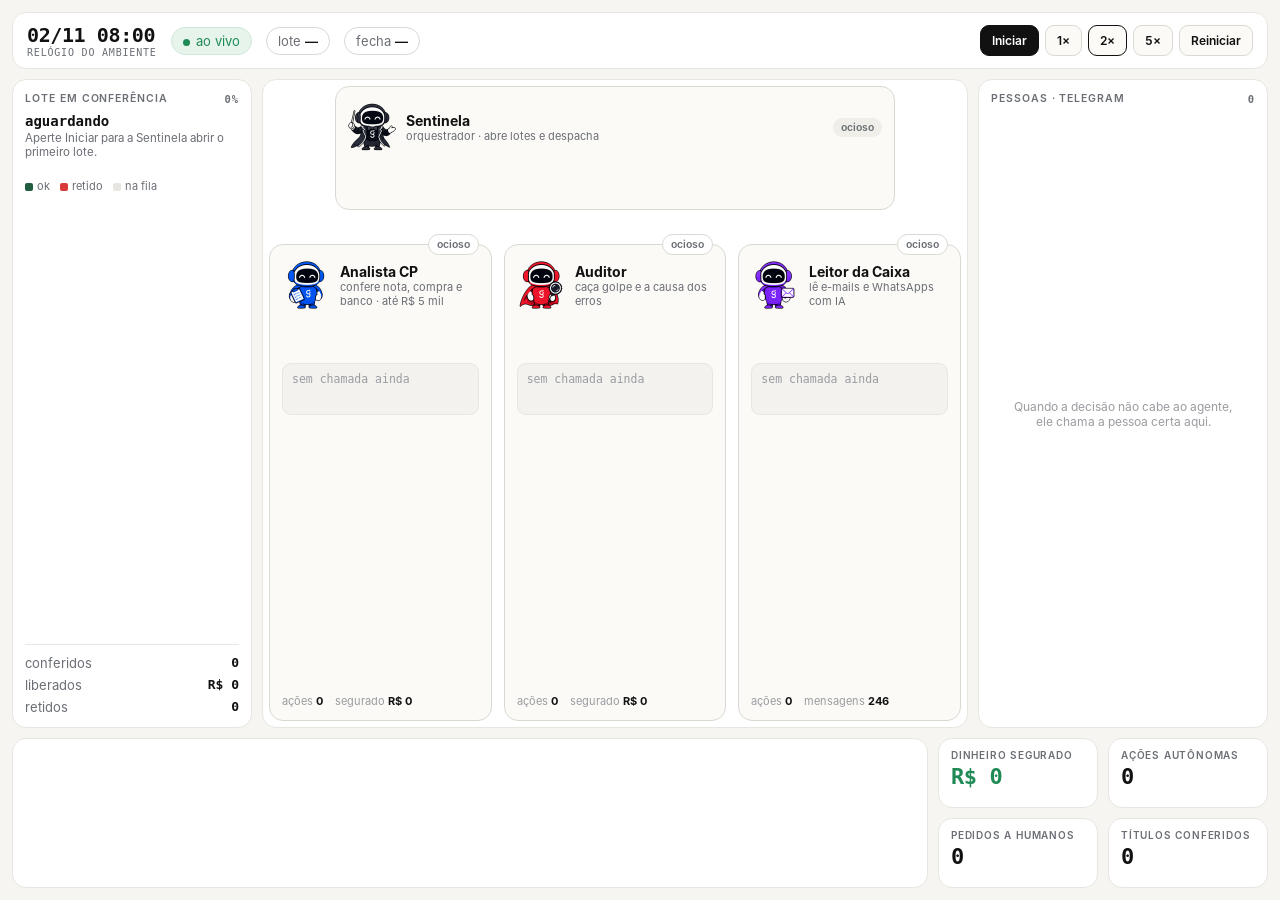
==== commit f10557da: "Corrige Telegram, simulação de dia novo, mascotes" ====
--- a/guardiao/sala.html
+++ b/guardiao/sala.html
@@ -64,8 +64,8 @@
 .agent.sent{width:min(560px,100%);margin:0 auto;min-height:0}
 .agent.on{border-color:var(--c);box-shadow:0 0 0 1px var(--c),0 12px 30px -18px rgba(17,17,17,.35)}
 .ahead{display:flex;align-items:center;gap:10px}
-.av{width:56px;height:56px;border-radius:14px;background:#000;flex:none;transition:transform .35s cubic-bezier(.16,1,.3,1)}
-.agent.on .av{transform:translateY(-3px) scale(1.06);box-shadow:0 8px 18px -8px var(--c)}
+.av{width:48px;height:48px;object-fit:contain;flex:none;transition:transform .35s cubic-bezier(.16,1,.3,1)}
+.agent.on .av{transform:translateY(-2px) scale(1.08)}
 .an{font-weight:700;font-size:14px} .ar{color:var(--mut);font-size:11px}
 .agent:not(.sent) .st{position:absolute;top:-11px;right:12px;border:1px solid var(--line2);background:#fff}
 .agent.on:not(.sent) .st{border-color:var(--c)}
@@ -308,6 +308,7 @@
   }
   else if(e.t==='handoff'){ setOn(e.para,'recebeu caso'); wires([e.de,e.para]); log(e.de,'→ '+e.para, e.texto); }
   else if(e.t==='lote_fecha'){
+    [...$('#grid').children].forEach(c=>{ if(loteAtual && loteAtual.flag[c.dataset.t]) c.className='bad'; });
     S.ok+=e.ok_valor; S.lotesFeitos++; setOn('Sentinela','liberando lote'); wires();
     type($('ag-Sentinela').querySelector('.think'), `${e.lote} conferido: ${e.ok} títulos seguem para o banco (${brl(e.ok_valor)}), ${e.retidos} retidos${e.perda?` — ${brl(e.perda)} que sairiam indevidamente`:''}.`, dur*0.6/speed);
     log('Sentinela','liberar_lote',`${e.lote}: ${e.ok} ok · ${e.retidos} retidos`);
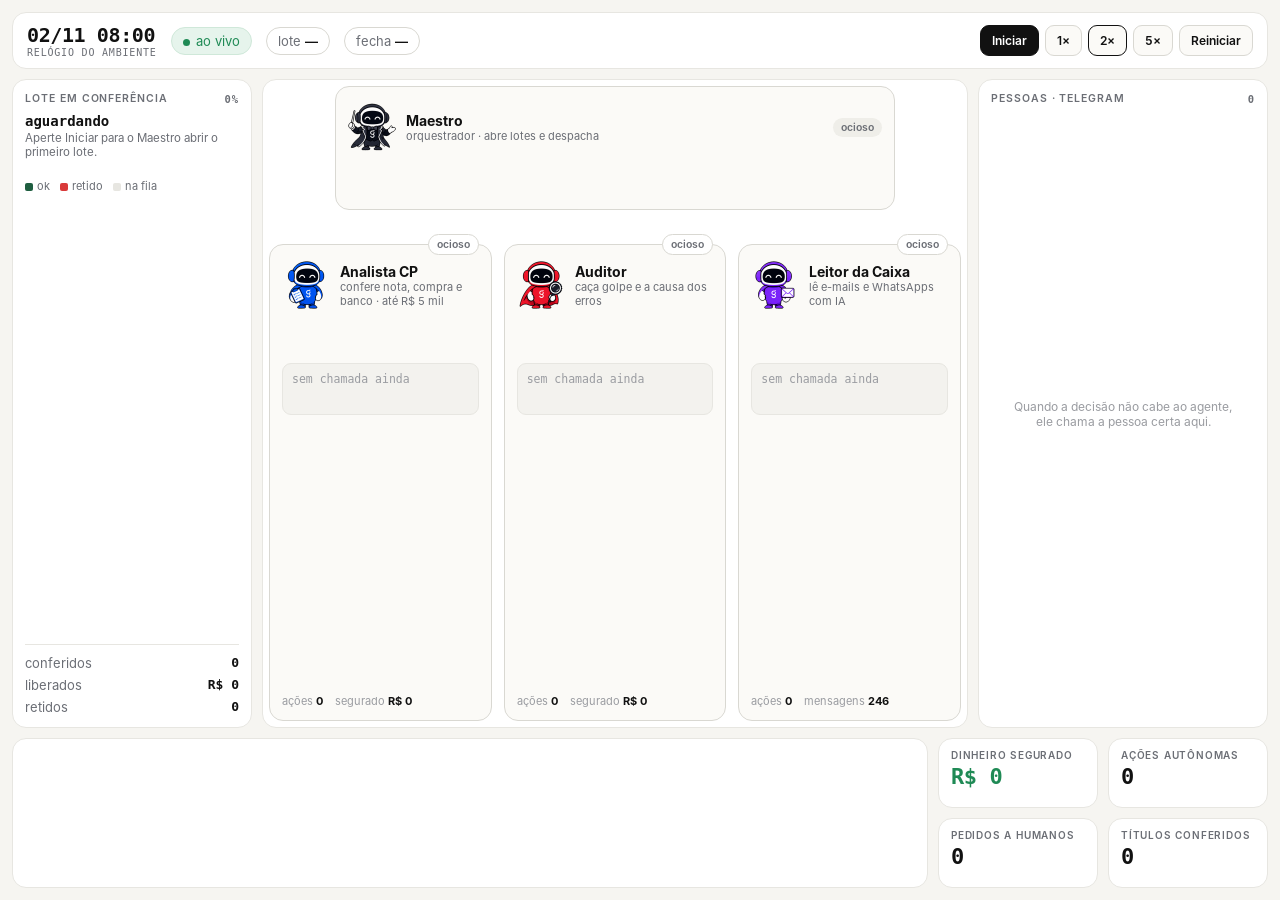
==== commit c8cdab7b: "Sala: corrige trava, mostra decisoes reais; Sentinela vira Maestro" ====
--- a/guardiao/sala.html
+++ b/guardiao/sala.html
@@ -78,6 +78,7 @@
 .call{font-size:11.5px;background:#f3f2ee;border:1px solid var(--line);border-radius:9px;padding:8px 9px;color:var(--mut);min-height:52px;word-break:break-word}
 .call .fn{color:var(--c);font-weight:600} .call .arg{color:var(--txt)}
 .call .tag{float:right;font-family:Inter;font-size:10px;font-weight:700;padding:2px 6px;border-radius:5px}
+.dec{margin-top:8px;font-size:12px;font-weight:600;padding:6px 10px;border-radius:8px}.dec.ok{background:#e6f4ec;color:#1f8a55}.dec.no{background:#fbe9e9;color:#d93a3a}.dec.wait{background:#faf2dc;color:#a8740a}
 .tag.auto{background:#e6f4ec;color:var(--green)} .tag.aprovacao{background:#faf2dc;color:var(--amber)} .tag.humano{background:#faf2dc;color:var(--amber)}
 .ameta{display:flex;gap:12px;color:var(--dim);font-size:11px;margin-top:auto}
 .ameta b{color:var(--txt)}
@@ -133,7 +134,7 @@
     <div class="card">
       <div class="h">Lote em conferência <span id="pct" class="mono">0%</span></div>
       <div class="lote-nome mono" id="lNome">aguardando</div>
-      <div class="lote-meta" id="lMeta">Aperte Iniciar para a Sentinela abrir o primeiro lote.</div>
+      <div class="lote-meta" id="lMeta">Aperte Iniciar para o Maestro abrir o primeiro lote.</div>
       <div class="grid" id="grid"></div>
       <div class="leg"><span><i style="background:#1f5e40"></i>ok</span><span><i style="background:var(--red)"></i>retido</span><span><i style="background:var(--line)"></i>na fila</span></div>
       <div class="stat">
@@ -145,8 +146,8 @@
 
     <div class="card room" id="room">
       <svg class="wires" id="wires"></svg>
-      <div class="agent sent" id="ag-Sentinela" style="--c:var(--sent)">
-        <div class="ahead"><img class="av" src="/assets/agentes/sentinela.png" alt=""><div><div class="an">Sentinela</div><div class="ar">orquestrador · abre lotes e despacha</div></div><span class="st">ocioso</span></div>
+      <div class="agent sent" id="ag-Maestro" style="--c:var(--sent)">
+        <div class="ahead"><img class="av" src="/assets/agentes/sentinela.png" alt=""><div><div class="an">Maestro</div><div class="ar">orquestrador · abre lotes e despacha</div></div><span class="st">ocioso</span></div>
         <div class="think"></div>
       </div>
       <div class="agents">
@@ -199,7 +200,7 @@
 <script>
 const D = __DATA__;
 const E = D.eventos;
-const COR = {Sentinela:'#111111', Analista:'#3060d0', Auditor:'#d93a3a', Leitor:'#7a5ad6', Humano:'#b07a00'};
+const COR = {Maestro:'#111111', Analista:'#3060d0', Auditor:'#d93a3a', Leitor:'#7a5ad6', Humano:'#b07a00'};
 const brl = v => 'R$ ' + Math.round(v).toLocaleString('pt-BR');
 const $ = id => document.getElementById(id);
 let i=0, speed=2, playing=false, timer=null;
@@ -210,7 +211,7 @@
 $('lotes').innerHTML = Array.from({length:nL},()=>'<i></i>').join('');
 
 function wires(active){
-  const room=$('room').getBoundingClientRect(); const s=$('ag-Sentinela').getBoundingClientRect();
+  const room=$('room').getBoundingClientRect(); const s=$('ag-Maestro').getBoundingClientRect();
   const x0=s.left+s.width/2-room.left, y0=s.bottom-room.top;
   let h='';
   ['Analista','Auditor','Leitor'].forEach(n=>{
@@ -256,12 +257,12 @@
     $('grid').innerHTML=e.titulos.map(t=>`<span title="${t}${e.flag[t]?' — '+e.flag[t]:''}" data-t="${t}"></span>`).join('');
     $('pct').textContent='0%';
     const dots=$('lotes').children; for(let k=0;k<dots.length;k++){dots[k].className = k<S.lotesFeitos?'on':(k===S.lotesFeitos?'cur':'');}
-    setOn('Sentinela','abrindo lote'); wires(); tick(3);
-    log('Sentinela','listar_agenda_remessa',`${e.lote} · ${e.n} títulos · ${brl(e.valor)}`);
+    setOn('Maestro','abrindo lote'); wires(); tick(3);
+    log('Maestro','listar_agenda_remessa',`${e.lote} · ${e.n} títulos · ${brl(e.valor)}`);
   }
   else if(e.t==='pensa'){
     setOn(e.agente, 'pensando'); type($('ag-'+e.agente).querySelector('.think'), e.texto, dur*0.8/speed);
-    if(e.agente!=='Sentinela') wires([e.agente]); tick(1);
+    if(e.agente!=='Maestro') wires([e.agente]); tick(1);
   }
   else if(e.t==='confere'){
     setOn('Analista','conferindo'); wires(['Analista','Auditor']);
@@ -301,17 +302,17 @@
     b.innerHTML=`<div class="who">${ap?'Aprovação':'Aviso'} para ${escape(e.para)}</div>
       <div class="what">${escape(e.caso.resumo)}</div>
       <div class="why">${escape(e.caso.titulo)} · ${brl(e.caso.valor)} · ${escape(e.texto)}</div>
-      ${ap?'<div class="bt"><span>Aprovar</span><span>Recusar</span></div>':''}`;
+      ${ap?(e.decisao?`<div class="dec ${e.decisao.aprovado?'ok':'no'}">${e.decisao.aprovado?'✓ Aprovado':'✕ Recusado'} por ${escape(e.decisao.quem)}</div>`:'<div class="dec wait">Esperando a decisão no Telegram</div>'):''}`;
     ph.appendChild(b); while(ph.children.length>4) ph.firstChild.remove();
     $('ag-'+e.agente) && setOn(e.agente,'aguardando humano');
     log('Humano', e.ferramenta, `${e.para}: ${e.caso.resumo}`);
   }
   else if(e.t==='handoff'){ setOn(e.para,'recebeu caso'); wires([e.de,e.para]); log(e.de,'→ '+e.para, e.texto); }
   else if(e.t==='lote_fecha'){
-    [...$('#grid').children].forEach(c=>{ if(loteAtual && loteAtual.flag[c.dataset.t]) c.className='bad'; });
-    S.ok+=e.ok_valor; S.lotesFeitos++; setOn('Sentinela','liberando lote'); wires();
-    type($('ag-Sentinela').querySelector('.think'), `${e.lote} conferido: ${e.ok} títulos seguem para o banco (${brl(e.ok_valor)}), ${e.retidos} retidos${e.perda?` — ${brl(e.perda)} que sairiam indevidamente`:''}.`, dur*0.6/speed);
-    log('Sentinela','liberar_lote',`${e.lote}: ${e.ok} ok · ${e.retidos} retidos`);
+    [...$('grid').children].forEach(c=>{ if(loteAtual && loteAtual.flag[c.dataset.t]) c.className='bad'; });
+    S.ok+=e.ok_valor; S.lotesFeitos++; setOn('Maestro','liberando lote'); wires();
+    type($('ag-Maestro').querySelector('.think'), `${e.lote} conferido: ${e.ok} títulos seguem para o banco (${brl(e.ok_valor)}), ${e.retidos} retidos${e.perda?` — ${brl(e.perda)} que sairiam indevidamente`:''}.`, dur*0.6/speed);
+    log('Maestro','liberar_lote',`${e.lote}: ${e.ok} ok · ${e.retidos} retidos`);
     const dots=$('lotes').children; if(dots[S.lotesFeitos-1]) dots[S.lotesFeitos-1].className='on';
   }
   kpis();
@@ -323,7 +324,7 @@
   const d=run(E[i++]); timer=setTimeout(next, d/speed);
 }
 function finish(){
-  playing=false; $('play').textContent='Iniciar'; setOn('Sentinela','concluído'); wires();
+  playing=false; $('play').textContent='Iniciar'; setOn('Maestro','concluído'); wires();
   const p=D.placar; $('dSem').textContent='−'+brl(p.perda_sem_agente); $('dCom').textContent='−'+brl(p.custo_agente);
   $('dTxt').textContent=`${p.titulos_conferidos} títulos · ${p.casos} casos · ${p.acoes_executadas} ações sozinho · ${p.aprovacoes_pedidas+p.acionamentos} chamadas a humanos`;
   $('done').classList.add('show'); S.A=p.acoes_executadas; kpis();
@@ -335,7 +336,7 @@
   $('grid').innerHTML=''; $('done').classList.remove('show'); $('hN').textContent='0'; $('play').textContent='Iniciar';
   document.querySelectorAll('.agent').forEach(a=>{a.querySelector('.think').innerHTML=''; const c=a.querySelector('.call'); if(c) c.innerHTML='<span style="color:var(--dim)">sem chamada ainda</span>'; const n=a.querySelector('.n'); if(n) n.textContent='0'; const r=a.querySelector('.r'); if(r) r.textContent='R$ 0'; const cs=a.querySelector('.case'); if(cs) cs.classList.remove('show');});
   [...$('lotes').children].forEach(d=>d.className=''); kpis(); setOn('none'); wires(); }
-$('reset').onclick=reset;
+$('reset').onclick=()=>location.reload();   // recarrega com as decisões mais recentes
 setTimeout(()=>wires(),300);
 if (D.autoplay) { setTimeout(()=>$('play').click(), 600); }
 </script>
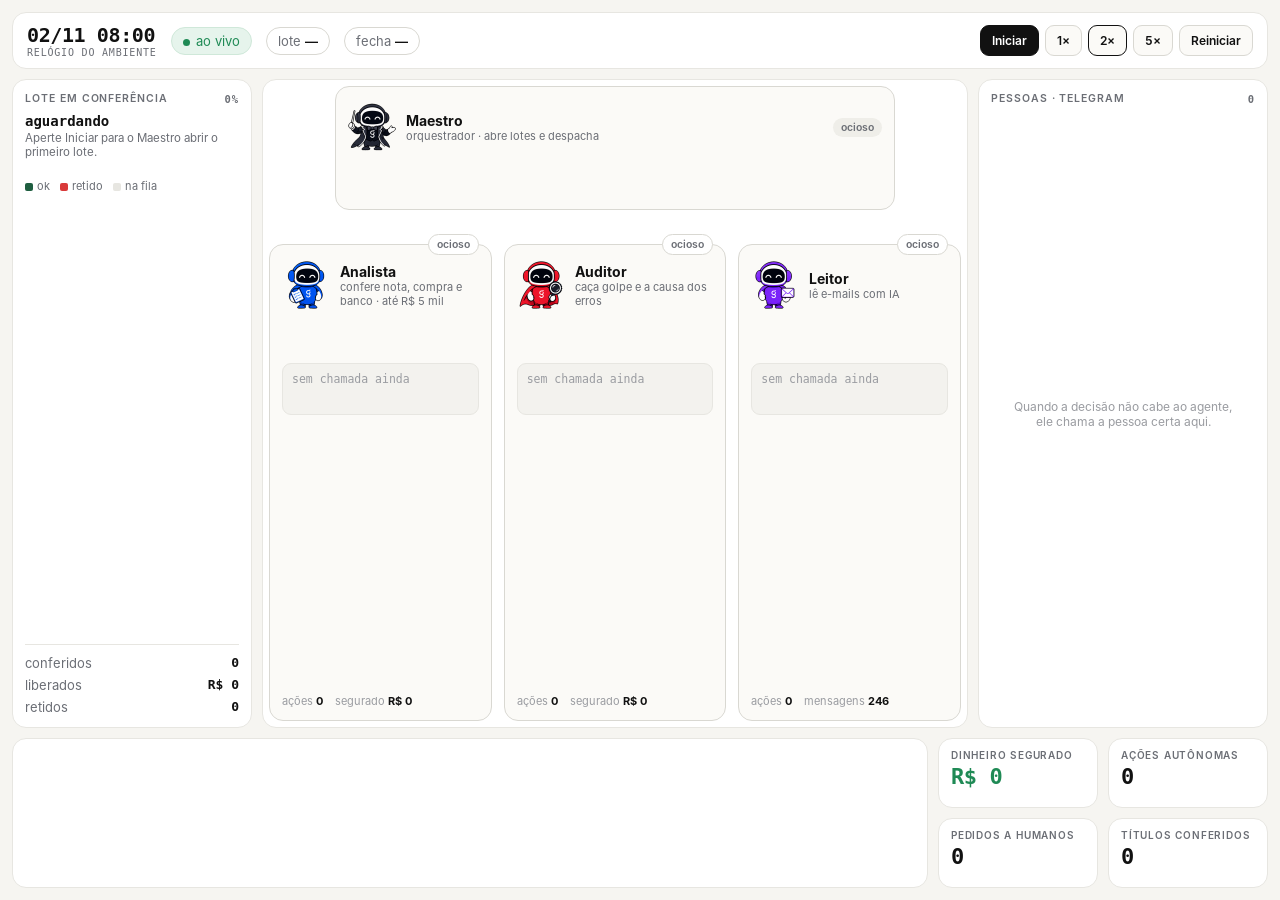
==== commit c8368e89: "Ajustes finais" ====
--- a/guardiao/sala.html
+++ b/guardiao/sala.html
@@ -152,7 +152,7 @@
       </div>
       <div class="agents">
         <div class="agent" id="ag-Analista" style="--c:var(--blue)">
-          <div class="ahead"><img class="av" src="/assets/agentes/analista.png" alt=""><div><div class="an">Analista CP</div><div class="ar">confere nota, compra e banco · até R$ 5 mil</div></div><span class="st">ocioso</span></div>
+          <div class="ahead"><img class="av" src="/assets/agentes/analista.png" alt=""><div><div class="an">Analista</div><div class="ar">confere nota, compra e banco · até R$ 5 mil</div></div><span class="st">ocioso</span></div>
           <div class="think"></div>
           <div class="case"></div>
           <div class="call mono"><span style="color:var(--dim)">sem chamada ainda</span></div>
@@ -166,7 +166,7 @@
           <div class="ameta"><span>ações <b class="n">0</b></span><span>segurado <b class="r">R$ 0</b></span></div>
         </div>
         <div class="agent" id="ag-Leitor" style="--c:var(--violet)">
-          <div class="ahead"><img class="av" src="/assets/agentes/leitor.png" alt=""><div><div class="an">Leitor da Caixa</div><div class="ar">lê e-mails e WhatsApps com IA</div></div><span class="st">ocioso</span></div>
+          <div class="ahead"><img class="av" src="/assets/agentes/leitor.png" alt=""><div><div class="an">Leitor</div><div class="ar">lê e-mails com IA</div></div><span class="st">ocioso</span></div>
           <div class="think"></div>
           <div class="case"></div>
           <div class="call mono"><span style="color:var(--dim)">sem chamada ainda</span></div>
@@ -310,9 +310,9 @@
   else if(e.t==='handoff'){ setOn(e.para,'recebeu caso'); wires([e.de,e.para]); log(e.de,'→ '+e.para, e.texto); }
   else if(e.t==='lote_fecha'){
     [...$('grid').children].forEach(c=>{ if(loteAtual && loteAtual.flag[c.dataset.t]) c.className='bad'; });
-    S.ok+=e.ok_valor; S.lotesFeitos++; setOn('Maestro','liberando lote'); wires();
+    S.ok+=e.ok_valor; S.lotesFeitos++; setOn('Maestro','lote conferido'); wires();
     type($('ag-Maestro').querySelector('.think'), `${e.lote} conferido: ${e.ok} títulos seguem para o banco (${brl(e.ok_valor)}), ${e.retidos} retidos${e.perda?` — ${brl(e.perda)} que sairiam indevidamente`:''}.`, dur*0.6/speed);
-    log('Maestro','liberar_lote',`${e.lote}: ${e.ok} ok · ${e.retidos} retidos`);
+    log('Maestro','conferencia_concluida',`${e.lote}: ${e.ok} ok · ${e.retidos} retidos`);
     const dots=$('lotes').children; if(dots[S.lotesFeitos-1]) dots[S.lotesFeitos-1].className='on';
   }
   kpis();
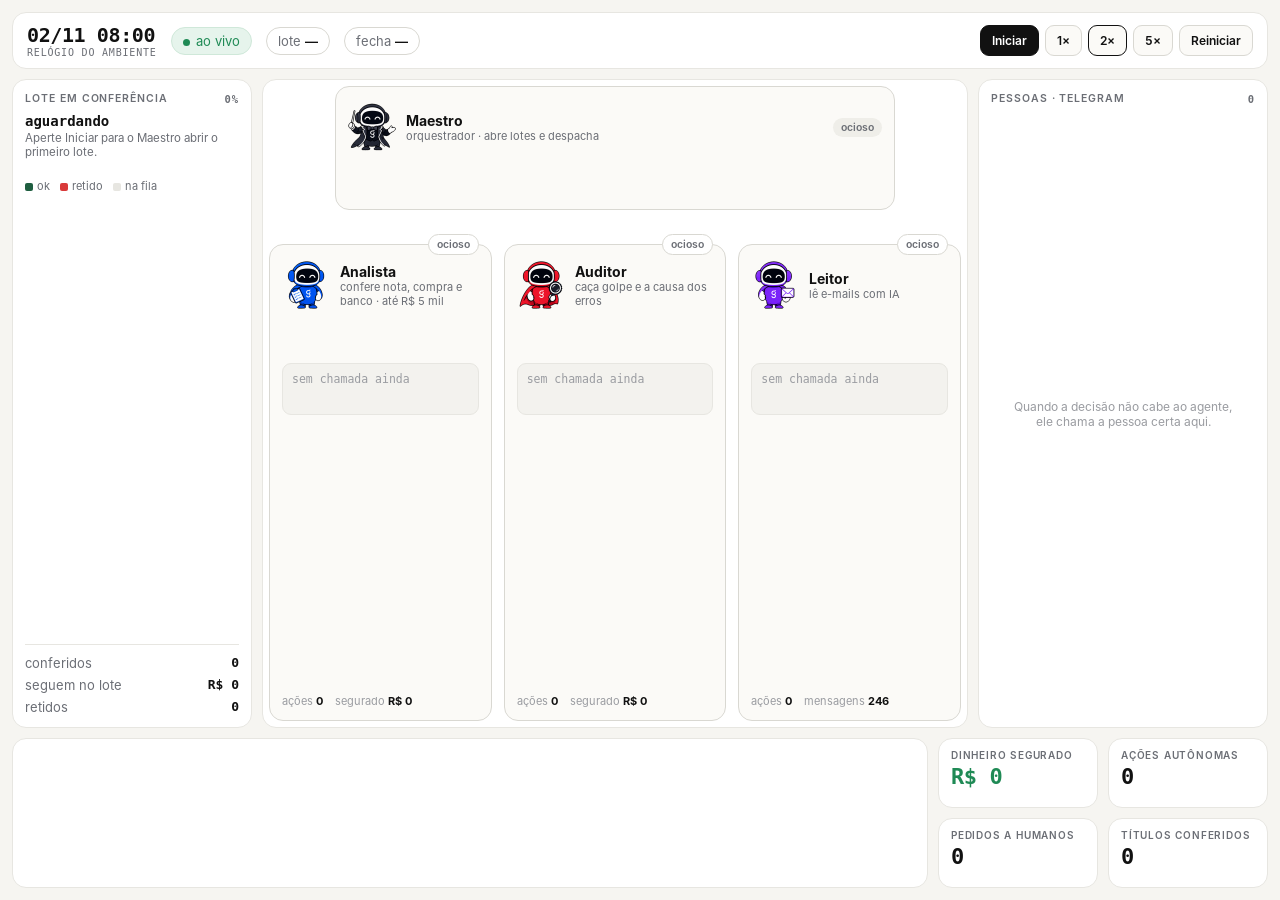
==== commit 9334d331: "Versao final" ====
--- a/guardiao/sala.html
+++ b/guardiao/sala.html
@@ -139,7 +139,7 @@
       <div class="leg"><span><i style="background:#1f5e40"></i>ok</span><span><i style="background:var(--red)"></i>retido</span><span><i style="background:var(--line)"></i>na fila</span></div>
       <div class="stat">
         <div>conferidos <b class="mono" id="sConf">0</b></div>
-        <div>liberados <b class="mono" id="sOk">R$ 0</b></div>
+        <div>seguem no lote <b class="mono" id="sOk">R$ 0</b></div>
         <div>retidos <b class="mono" id="sRet">0</b></div>
       </div>
     </div>
